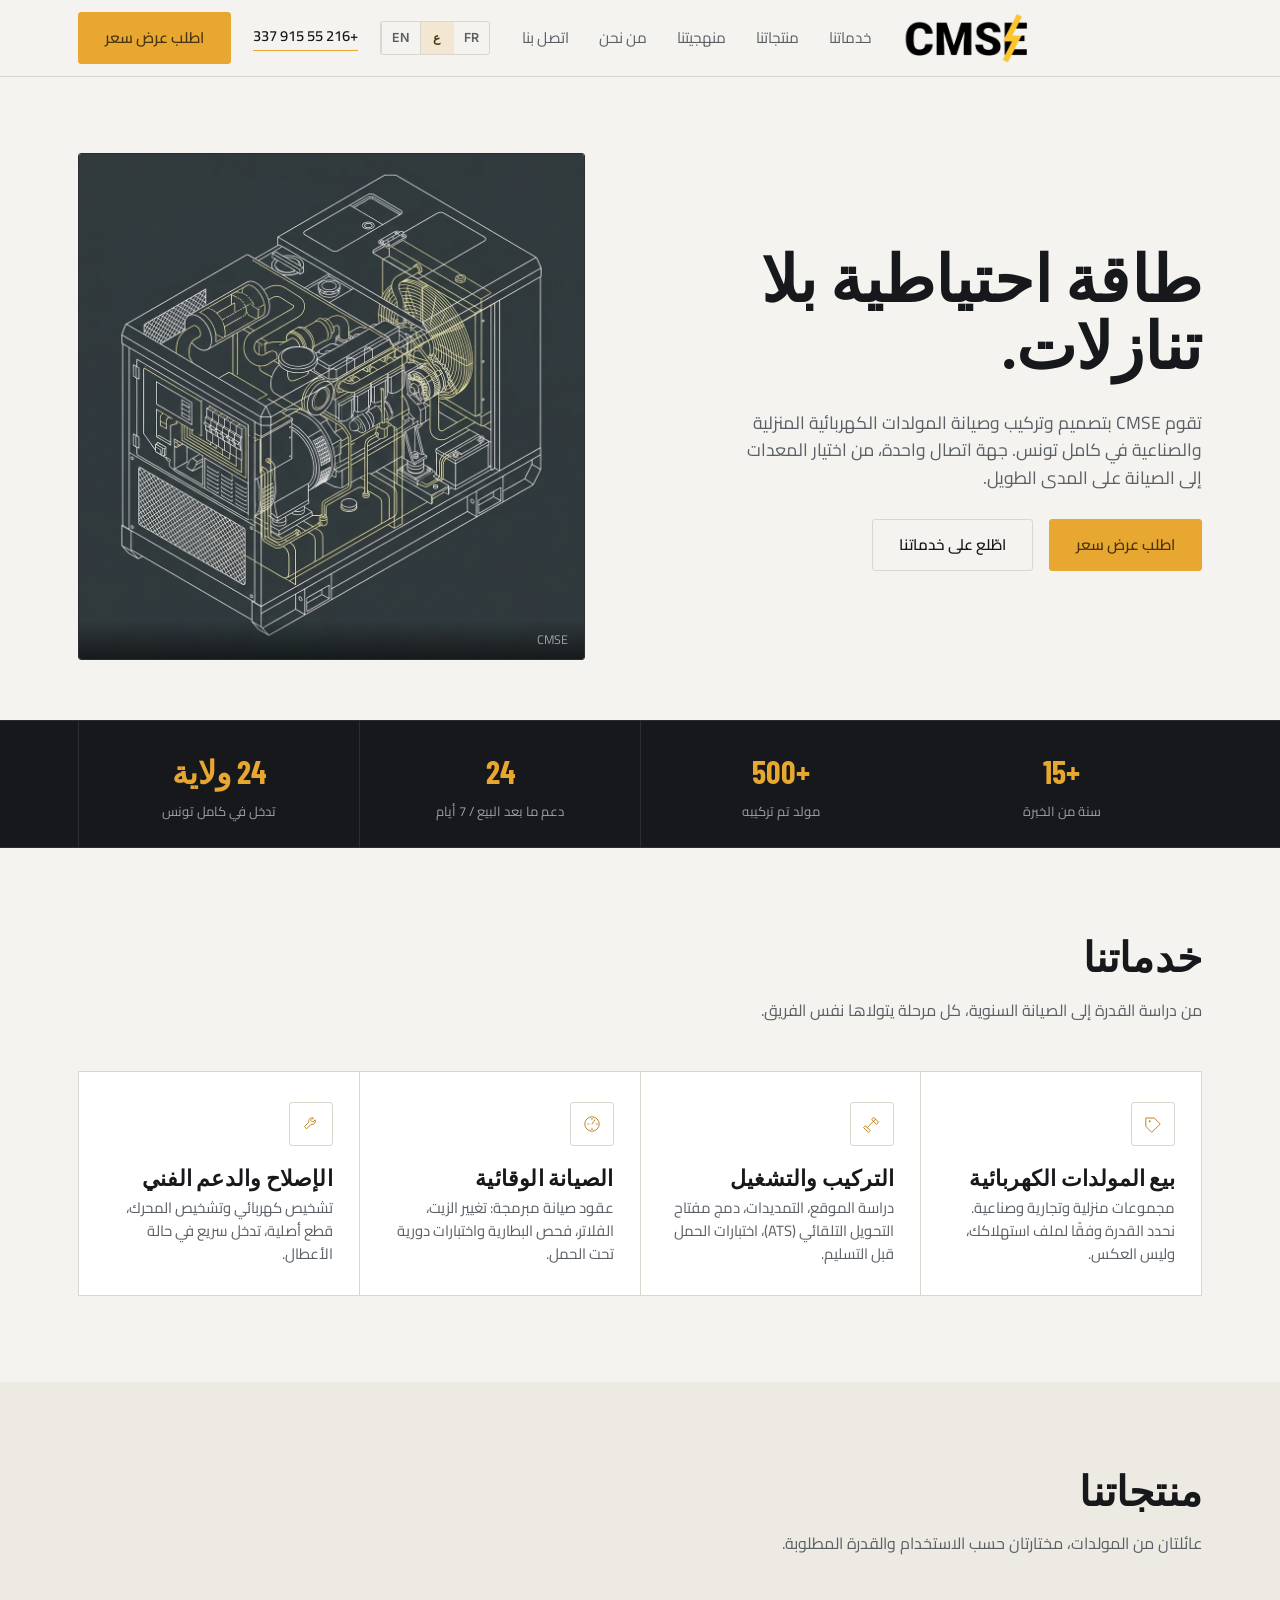
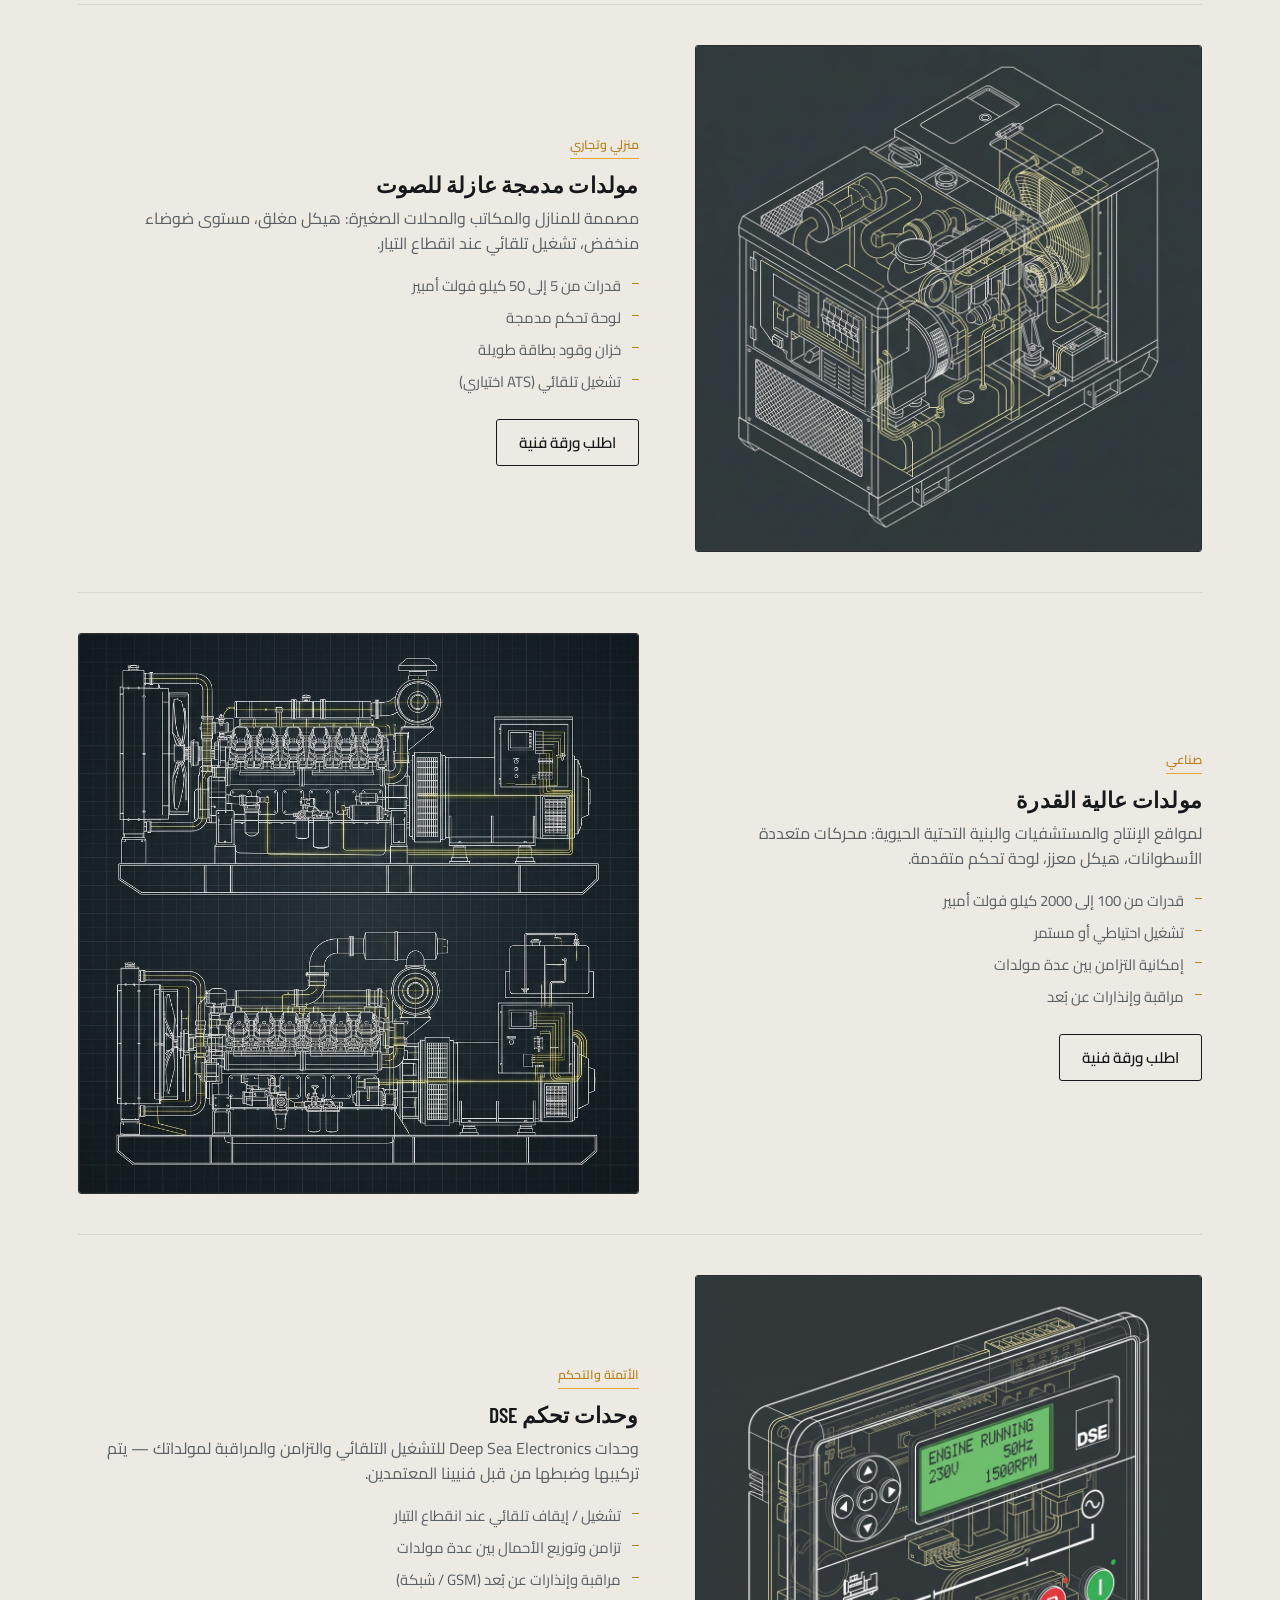
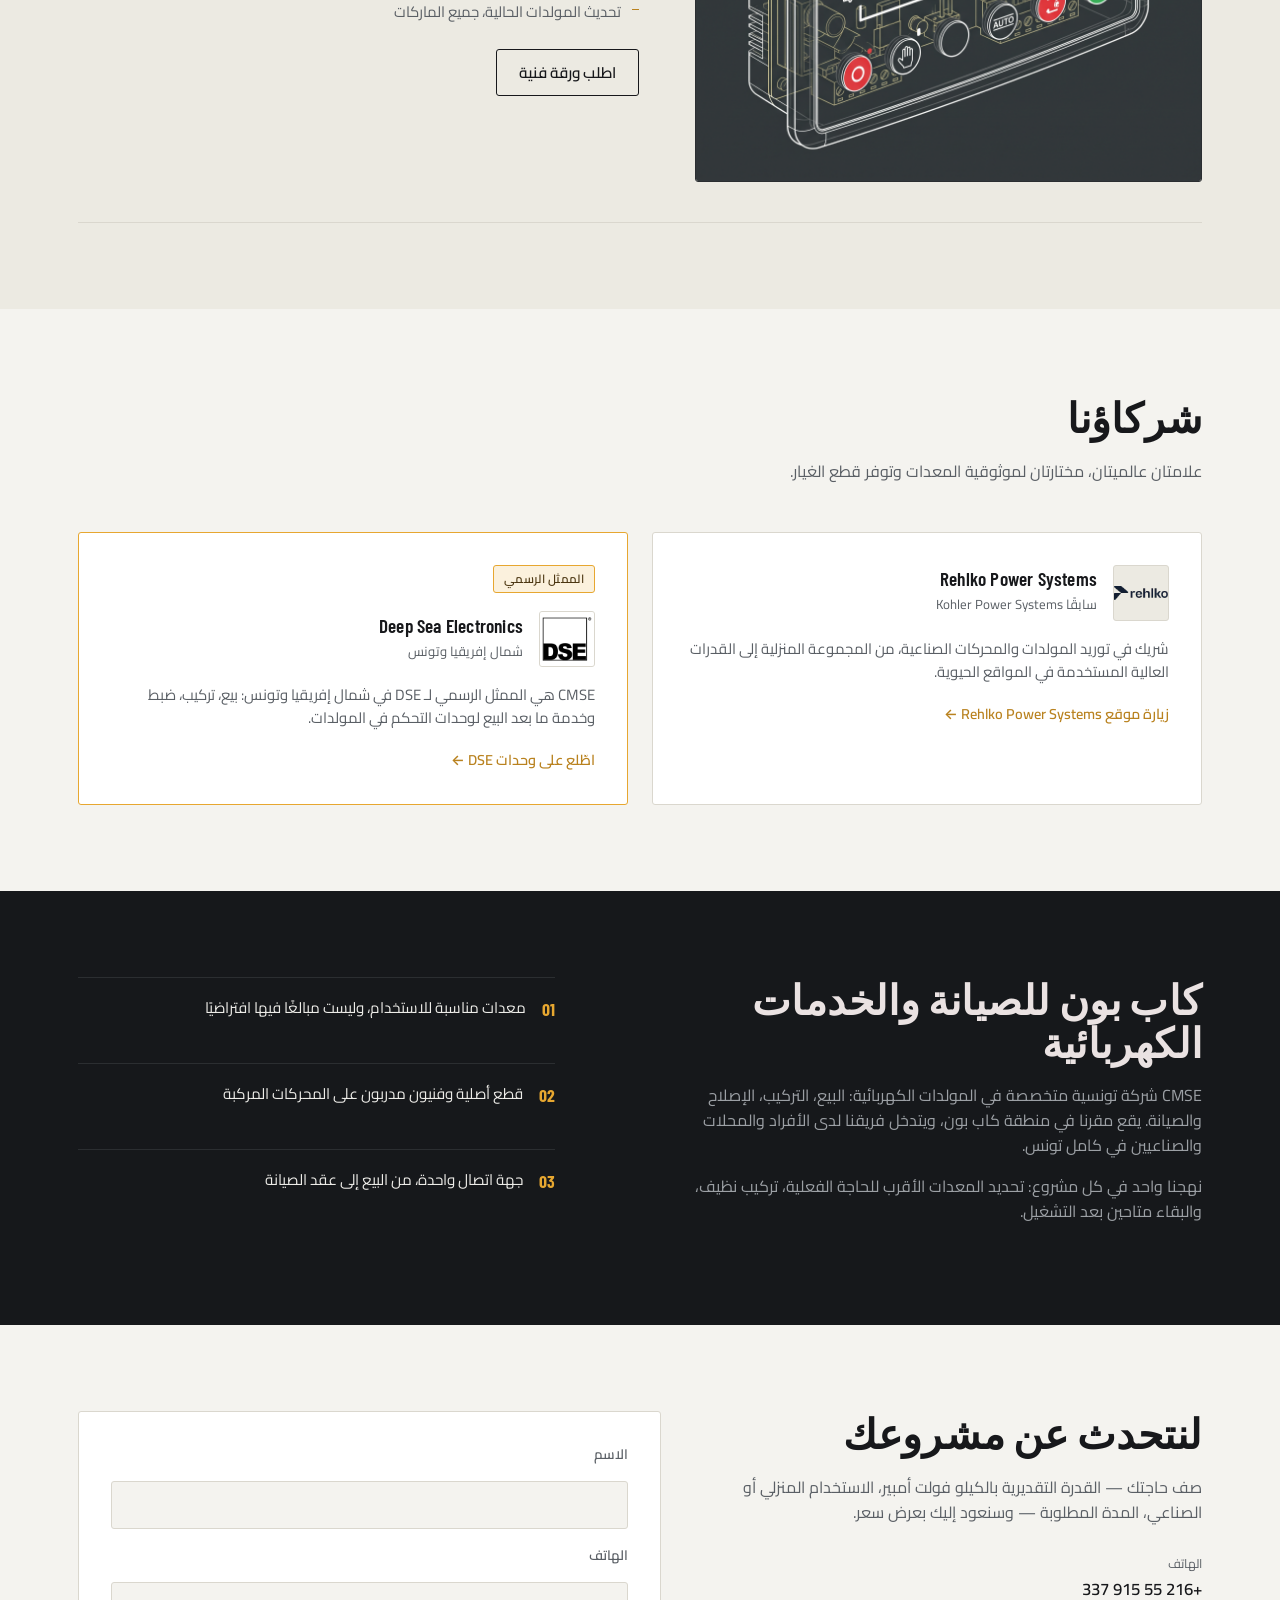
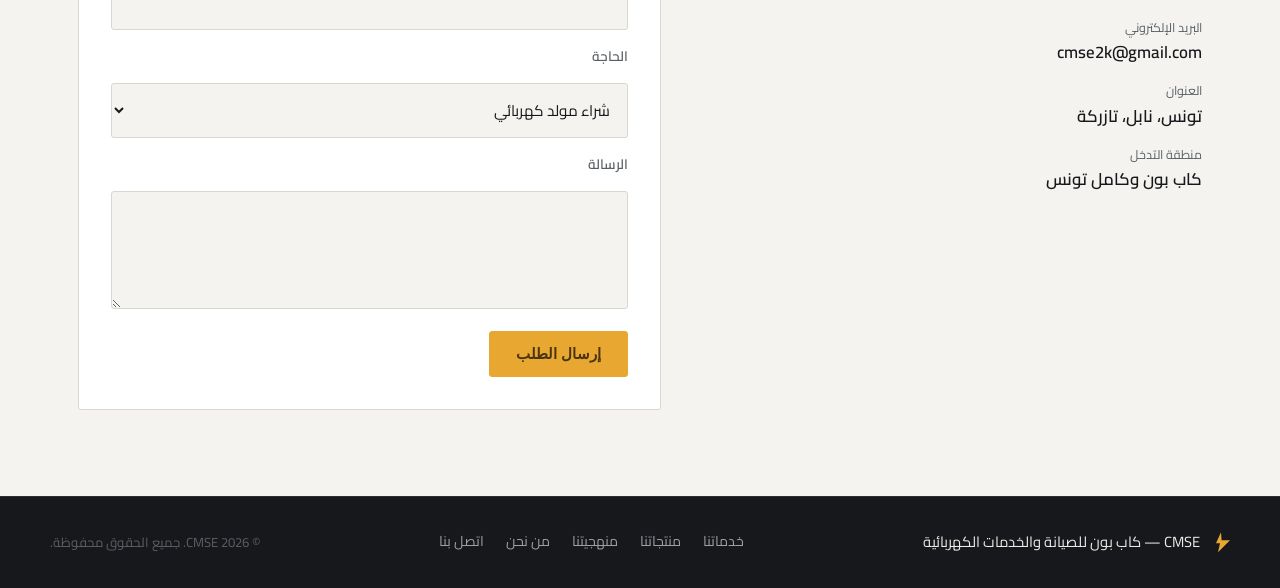
==== index-ar.html @ b46da3bc "version 1 du site cmse" ====
<!DOCTYPE html>
<html lang="ar" dir="rtl">
<head>
<meta charset="UTF-8">
<meta name="viewport" content="width=device-width, initial-scale=1.0">
<title>CMSE — المولدات الكهربائية: بيع، تركيب، إصلاح | تونس</title>
<meta name="description" content="CMSE (كاب بون للصيانة والخدمات الكهربائية): بيع وتركيب وإصلاح المولدات الكهربائية المنزلية والصناعية في تونس.">
<link rel="icon" href="data:image/svg+xml,%3Csvg xmlns='http://www.w3.org/2000/svg' viewBox='0 0 24 24'%3E%3Crect width='24' height='24' rx='2' fill='%23111315'/%3E%3Cpath d='M13 3 5 14h5l-1 7 8-11h-5l1-7Z' fill='%23E8A93C'/%3E%3C/svg%3E">

<link rel="alternate" hreflang="fr" href="index.html">
<link rel="alternate" hreflang="ar" href="index-ar.html">
<link rel="alternate" hreflang="en" href="index-en.html">
<link rel="alternate" hreflang="x-default" href="index.html">

<link rel="preconnect" href="https://fonts.googleapis.com">
<link rel="preconnect" href="https://fonts.gstatic.com" crossorigin>
<link href="https://fonts.googleapis.com/css2?family=Cairo:wght@400;600;700&family=Barlow+Condensed:wght@500;600;700&family=Inter:wght@400;500;600&display=swap" rel="stylesheet">
<link rel="stylesheet" href="style.css">
</head>
<body>

<input type="checkbox" id="nav-toggle" class="nav-toggle">

<header class="nav">
  <div class="wrap nav__inner">
    <a href="#top" class="nav__brand">
      <img src="./logo.png" alt="شعار CMSE" width="130" height="auto">
    </a>

    <nav class="nav__links">
      <a href="#services">خدماتنا</a>
      <a href="#produits">منتجاتنا</a>
      <a href="#methode">منهجيتنا</a>
      <a href="#apropos">من نحن</a>
      <a href="#contact">اتصل بنا</a>
    </nav>

    <div class="nav__actions">
      <div class="lang-switch" role="group" aria-label="اللغة">
        <a href="index.html"    data-lang="fr" class="lang-switch__item">FR</a>
        <a href="index-ar.html" data-lang="ar" class="lang-switch__item is-active" aria-current="true">ع</a>
        <a href="index-en.html" data-lang="en" class="lang-switch__item">EN</a>
      </div>
      <a class="nav__phone" href="https://wa.me/21655915337">+216 55 915 337</a>
      <a class="btn btn--accent" href="#contact">اطلب عرض سعر</a>
    </div>

    <label for="nav-toggle" class="nav__burger" aria-label="فتح القائمة">
      <span></span><span></span><span></span>
    </label>
  </div>

  <div class="nav__mobile">
    <a href="#services">خدماتنا</a>
    <a href="#produits">منتجاتنا</a>
    <a href="#methode">منهجيتنا</a>
    <a href="#apropos">من نحن</a>
    <a href="#contact">اتصل بنا</a>
    <a class="nav__phone" href="https://wa.me/21655915337">+216 55 915 337</a>
    <div class="lang-switch lang-switch--mobile" role="group" aria-label="اللغة">
      <a href="index.html"    data-lang="fr" class="lang-switch__item">FR</a>
      <a href="index-ar.html" data-lang="ar" class="lang-switch__item is-active" aria-current="true">ع</a>
      <a href="index-en.html" data-lang="en" class="lang-switch__item">EN</a>
    </div>
  </div>
</header>

<main id="top">

  <section class="hero">
    <div class="wrap hero__inner">
      <div class="hero__text">
        <h1>طاقة احتياطية بلا تنازلات.</h1>
        <p class="hero__lead">
          تقوم CMSE بتصميم وتركيب وصيانة المولدات الكهربائية المنزلية والصناعية في كامل تونس.
          جهة اتصال واحدة، من اختيار المعدات إلى الصيانة على المدى الطويل.
        </p>
        <div class="hero__cta">
          <a href="#contact" class="btn btn--accent">اطلب عرض سعر</a>
          <a href="#services" class="btn btn--ghost">اطّلع على خدماتنا</a>
        </div>
      </div>

      <div class="hero__figure">
        <img src="./groupe-residentiel.png" alt="مقطع تقني لمولد كهربائي منزلي، منظور متساوي القياس" loading="eager">
        <span class="hero__figure-cap">CMSE</span>
      </div>
    </div>

    <div class="stats">
      <div class="wrap stats__inner">
        <div class="stat"><span class="stat__num">+15</span><span class="stat__label">سنة من الخبرة</span></div>
        <div class="stat"><span class="stat__num">+500</span><span class="stat__label">مولد تم تركيبه</span></div>
        <div class="stat"><span class="stat__num">24</span><span class="stat__label">دعم ما بعد البيع / 7 أيام</span></div>
        <div class="stat"><span class="stat__num">24 ولاية</span><span class="stat__label">تدخل في كامل تونس</span></div>
      </div>
    </div>
  </section>

  <section id="services" class="section">
    <div class="wrap">
      <div class="section__head">
        <h2>خدماتنا</h2>
        <p>من دراسة القدرة إلى الصيانة السنوية، كل مرحلة يتولاها نفس الفريق.</p>
      </div>

      <div class="services__grid">
        <article class="card">
          <span class="card__icon" aria-hidden="true">
            <svg viewBox="0 0 40 40" fill="none"><path d="M8 10h14l10 10-14 14L8 24V10Z" stroke="currentColor" stroke-width="1.6" stroke-linejoin="round"/><circle cx="14.5" cy="15.5" r="1.6" fill="currentColor"/></svg>
          </span>
          <h3>بيع المولدات الكهربائية</h3>
          <p>مجموعات منزلية وتجارية وصناعية. نحدد القدرة وفقًا لملف استهلاكك، وليس العكس.</p>
        </article>

        <article class="card">
          <span class="card__icon" aria-hidden="true">
            <svg viewBox="0 0 40 40" fill="none"><path d="M12 26 26 12" stroke="currentColor" stroke-width="1.6" stroke-linecap="round"/><path d="M23 9l8 8-3.5 3.5L19.5 12.5 23 9Z" stroke="currentColor" stroke-width="1.6" stroke-linejoin="round"/><path d="M9 23l8 8-3 3-8-8 3-3Z" stroke="currentColor" stroke-width="1.6" stroke-linejoin="round"/></svg>
          </span>
          <h3>التركيب والتشغيل</h3>
          <p>دراسة الموقع، التمديدات، دمج مفتاح التحويل التلقائي (ATS)، اختبارات الحمل قبل التسليم.</p>
        </article>

        <article class="card">
          <span class="card__icon" aria-hidden="true">
            <svg viewBox="0 0 40 40" fill="none"><circle cx="20" cy="20" r="12" stroke="currentColor" stroke-width="1.6"/><path d="M20 20 25 13" stroke="currentColor" stroke-width="1.6" stroke-linecap="round"/><path d="M13 20h2M20 27v2M27 20h2M20 11v2" stroke="currentColor" stroke-width="1.6" stroke-linecap="round"/></svg>
          </span>
          <h3>الصيانة الوقائية</h3>
          <p>عقود صيانة مبرمجة: تغيير الزيت، الفلاتر، فحص البطارية واختبارات دورية تحت الحمل.</p>
        </article>

        <article class="card">
          <span class="card__icon" aria-hidden="true">
            <svg viewBox="0 0 40 40" fill="none"><path d="M24 10a6 6 0 0 0-7.8 7.1L9 24.3l3.7 3.7 7.2-7.2A6 6 0 0 0 27 13l-4 4-3-3 4-4Z" stroke="currentColor" stroke-width="1.6" stroke-linejoin="round"/></svg>
          </span>
          <h3>الإصلاح والدعم الفني</h3>
          <p>تشخيص كهربائي وتشخيص المحرك، قطع أصلية، تدخل سريع في حالة الأعطال.</p>
        </article>
      </div>
    </div>
  </section>

  <section id="produits" class="section section--alt">
    <div class="wrap">
      <div class="section__head">
        <h2>منتجاتنا</h2>
        <p>عائلتان من المولدات، مختارتان حسب الاستخدام والقدرة المطلوبة.</p>
      </div>

      <div class="product">
        <div class="product__figure">
          <img src="./groupe-residentiel.png" alt="مولد كهربائي منزلي عازل للصوت، منظور مقطعي" loading="lazy">
        </div>
        <div class="product__body">
          <span class="product__tag">منزلي وتجاري</span>
          <h3>مولدات مدمجة عازلة للصوت</h3>
          <p>مصممة للمنازل والمكاتب والمحلات الصغيرة: هيكل مغلق، مستوى ضوضاء منخفض، تشغيل تلقائي عند انقطاع التيار.</p>
          <ul class="product__list">
            <li>قدرات من 5 إلى 50 كيلو فولت أمبير</li>
            <li>لوحة تحكم مدمجة</li>
            <li>خزان وقود بطاقة طويلة</li>
            <li>تشغيل تلقائي (ATS اختياري)</li>
          </ul>
          <a href="#contact" class="btn btn--outline">اطلب ورقة فنية</a>
        </div>
      </div>

      <div class="product product--reverse">
        <div class="product__figure">
          <img src="./groupe-industriel.png" alt="مولد صناعي متعدد الأسطوانات، منظور أمامي وجانبي" loading="lazy">
        </div>
        <div class="product__body">
          <span class="product__tag">صناعي</span>
          <h3>مولدات عالية القدرة</h3>
          <p>لمواقع الإنتاج والمستشفيات والبنية التحتية الحيوية: محركات متعددة الأسطوانات، هيكل معزز، لوحة تحكم متقدمة.</p>
          <ul class="product__list">
            <li>قدرات من 100 إلى 2000 كيلو فولت أمبير</li>
            <li>تشغيل احتياطي أو مستمر</li>
            <li>إمكانية التزامن بين عدة مولدات</li>
            <li>مراقبة وإنذارات عن بُعد</li>
          </ul>
          <a href="#contact" class="btn btn--outline">اطلب ورقة فنية</a>
        </div>
      </div>

      <div class="product">
        <div class="product__figure">
          <img src="./auto.png" alt="وحدة تحكم DSE لمولد كهربائي" loading="lazy">
        </div>
        <div class="product__body">
          <span class="product__tag">الأتمتة والتحكم</span>
          <h3>وحدات تحكم DSE</h3>
          <p>وحدات Deep Sea Electronics للتشغيل التلقائي والتزامن والمراقبة لمولداتك — يتم تركيبها وضبطها من قبل فنيينا المعتمدين.</p>
          <ul class="product__list">
            <li>تشغيل / إيقاف تلقائي عند انقطاع التيار</li>
            <li>تزامن وتوزيع الأحمال بين عدة مولدات</li>
            <li>مراقبة وإنذارات عن بُعد (GSM / شبكة)</li>
            <li>تحديث المولدات الحالية، جميع الماركات</li>
          </ul>
          <a href="#contact" class="btn btn--outline">اطلب ورقة فنية</a>
        </div>
      </div>
    </div>
  </section>

  <section id="partenaires" class="section">
    <div class="wrap">
      <div class="section__head">
        <h2>شركاؤنا</h2>
        <p>علامتان عالميتان، مختارتان لموثوقية المعدات وتوفر قطع الغيار.</p>
      </div>

      <div class="partners">
        <article class="partner">
          <div class="partner__head">
            <span class="partner__mark" aria-hidden="true"><img src="./Rehlko_Logo.webp" alt="شعار Rehlko Power Systems" width="120" height="auto"></span>
            <div>
              <h3>Rehlko Power Systems</h3>
              <span class="partner__role">سابقًا Kohler Power Systems</span>
            </div>
          </div>
          <p>شريك في توريد المولدات والمحركات الصناعية، من المجموعة المنزلية إلى القدرات العالية المستخدمة في المواقع الحيوية.</p>
          <a class="partner__link" href="https://www.powersystems.rehlko.com/emea/fr/home" target="_blank" rel="noopener">زيارة موقع Rehlko Power Systems ←</a>
        </article>

        <article class="partner partner--featured">
          <span class="partner__badge">الممثل الرسمي</span>
          <div class="partner__head">
            <span class="partner__mark" aria-hidden="true">
              <img src="./dse.png" alt="شعار Deep Sea Electronics" width="120" height="auto">
            </span>
            <div>
              <h3>Deep Sea Electronics</h3>
              <span class="partner__role">شمال إفريقيا وتونس</span>
            </div>
          </div>
          <p>CMSE هي الممثل الرسمي لـ DSE في شمال إفريقيا وتونس: بيع، تركيب، ضبط وخدمة ما بعد البيع لوحدات التحكم في المولدات.</p>
          <a class="partner__link" href="https://www.deepseaelectronics.com/distributor/cmse">اطّلع على وحدات DSE ←</a>
        </article>
      </div>
    </div>
  </section>

  <section id="apropos" class="section section--dark">
    <div class="wrap about">
      <div class="about__text">
        <h2 style="color: rgb(234, 226, 226);">كاب بون للصيانة والخدمات الكهربائية</h2>
        <p>
          CMSE شركة تونسية متخصصة في المولدات الكهربائية: البيع، التركيب، الإصلاح والصيانة.
          يقع مقرنا في منطقة كاب بون، ويتدخل فريقنا لدى الأفراد والمحلات والصناعيين في كامل تونس.
        </p>
        <p>
          نهجنا واحد في كل مشروع: تحديد المعدات الأقرب للحاجة الفعلية، تركيب نظيف،
          والبقاء متاحين بعد التشغيل.
        </p>
      </div>
      <div class="about__points">
        <div class="point"><span class="point__num">01</span><p>معدات مناسبة للاستخدام، وليست مبالغًا فيها افتراضيًا</p></div>
        <div class="point"><span class="point__num">02</span><p>قطع أصلية وفنيون مدربون على المحركات المركبة</p></div>
        <div class="point"><span class="point__num">03</span><p>جهة اتصال واحدة، من البيع إلى عقد الصيانة</p></div>
      </div>
    </div>
  </section>

  <section id="contact" class="section">
    <div class="wrap contact">
      <div class="contact__info">
        <h2>لنتحدث عن مشروعك</h2>
        <p>صف حاجتك — القدرة التقديرية بالكيلو فولت أمبير، الاستخدام المنزلي أو الصناعي، المدة المطلوبة — وسنعود إليك بعرض سعر.</p>

        <dl class="contact__details">
          <div><dt>الهاتف</dt><dd><a href="https://wa.me/21655915337">+216 55 915 337</a></dd></div>
          <div><dt>البريد الإلكتروني</dt><dd><a href="mailto:cmse2k@gmail.com">cmse2k@gmail.com</a></dd></div>
          <div><dt>العنوان</dt><dd>تونس، نابل، تازركة</dd></div>
          <div><dt>منطقة التدخل</dt><dd>كاب بون وكامل تونس</dd></div>
        </dl>
      </div>

      <form class="contact__form" action="mailto:cmse2k@gmail.com" method="post" enctype="text/plain">
        <label for="name">الاسم</label>
        <input id="name" name="Nom" type="text" required>

        <label for="phone">الهاتف</label>
        <input id="phone" name="Téléphone" type="tel" required>

        <label for="need">الحاجة</label>
        <select id="need" name="Besoin">
          <option>شراء مولد كهربائي</option>
          <option>تركيب</option>
          <option>إصلاح / دعم فني</option>
          <option>عقد صيانة</option>
        </select>

        <label for="message">الرسالة</label>
        <textarea id="message" name="Message" rows="4"></textarea>

        <button type="submit" class="btn btn--accent">إرسال الطلب</button>
      </form>
    </div>
  </section>

</main>

<footer class="footer">
  <div class="wrap footer__inner">
    <div class="footer__brand">
      <span class="nav__mark" aria-hidden="true"></span>
      CMSE — كاب بون للصيانة والخدمات الكهربائية
    </div>
    <nav class="footer__links">
      <a href="#services">خدماتنا</a>
      <a href="#produits">منتجاتنا</a>
      <a href="#methode">منهجيتنا</a>
      <a href="#apropos">من نحن</a>
      <a href="#contact">اتصل بنا</a>
    </nav>
    <p class="footer__copy">© <span id="year">2026</span> CMSE. جميع الحقوق محفوظة.</p>
  </div>
</footer>

<script src="lang.js" defer></script>
</body>
</html>
---- style.css ----
/* ---------------------------------------------------
   CMSE — tokens
--------------------------------------------------- */
:root{
  --bg:        #F4F3EF;
  --bg-alt:    #ECEAE2;
  --paper:     #FFFFFF;
  --ink:       #17181B;
  --ink-soft:  #5A5F65;
  --line:      #DAD7CE;

  --accent:      #E7A730;
  --accent-deep: #B9821F;
  --accent-ink:  #4A3510;

  --dark:      #16181B;
  --dark-line: #2B2E31;
  --dark-text: #EDECE8;
  --dark-soft: #9CA0A5;

  --radius: 3px;
  --max: 1180px;
}

*{ box-sizing: border-box; }
html{ scroll-behavior: smooth; }

body{
  margin:0;
  background: var(--bg);
  color: var(--ink);
  font-family: 'Inter', -apple-system, Segoe UI, sans-serif;
  font-size: 16px;
  line-height: 1.55;
  -webkit-font-smoothing: antialiased;
}

h1, h2, h3{
  font-family: 'Barlow Condensed', 'Inter', sans-serif;
  font-weight: 700;
  line-height: 1.05;
  margin: 0 0 .5em;
  color: var(--ink);
  letter-spacing: .2px;
}

h1{ font-size: clamp(2.6rem, 5vw, 4.1rem); }
h2{ font-size: clamp(1.9rem, 3.2vw, 2.6rem); }
h3{ font-size: 1.35rem; font-weight: 600; }

p{ margin: 0 0 1em; color: var(--ink-soft); max-width: 60ch; }

a{ color: inherit; text-decoration: none; }

ul, ol{ margin:0; padding:0; list-style:none; }

img{ max-width: 100%; display:block; }

.wrap{
  max-width: var(--max);
  margin: 0 auto;
  padding: 0 28px;
}

/* ---------------------------------------------------
   Buttons
--------------------------------------------------- */
.btn{
  display: inline-flex;
  align-items: center;
  justify-content: center;
  padding: 13px 26px;
  font-size: .95rem;
  font-weight: 600;
  border-radius: var(--radius);
  border: 1px solid transparent;
  white-space: nowrap;
  transition: background-color .15s ease, border-color .15s ease, color .15s ease;
}

.btn--accent{
  background: var(--accent);
  color: var(--accent-ink);
  border-color: var(--accent);
}
.btn--accent:hover{ background: var(--accent-deep); border-color: var(--accent-deep); }

.btn--ghost{
  background: transparent;
  color: var(--ink);
  border-color: var(--line);
}
.btn--ghost:hover{ border-color: var(--ink); }

.btn--outline{
  background: transparent;
  color: var(--ink);
  border-color: var(--ink);
  padding: 11px 22px;
}
.btn--outline:hover{ background: var(--ink); color: var(--paper); }

/* ---------------------------------------------------
   Nav
--------------------------------------------------- */
.nav-toggle{ display:none; }

.nav{
  position: sticky;
  top: 0;
  z-index: 50;
  background: var(--bg);
  border-bottom: 1px solid var(--line);
}

.nav__inner{
  display:flex;
  align-items:center;
  gap: 32px;
  height: 76px;
}

.nav__brand{
  display:flex;
  align-items:center;
  gap: 10px;
  font-family: 'Barlow Condensed', sans-serif;
  font-weight: 700;
  font-size: 1.5rem;
  letter-spacing: .5px;
  margin-right: auto;
}

.nav__mark{
  width: 20px; height: 20px;
  background: var(--accent);
  clip-path: polygon(55% 0, 30% 55%, 50% 55%, 40% 100%, 100% 40%, 58% 40%);
  flex: none;
}

.nav__links{
  display:flex;
  gap: 30px;
}
.nav__links a{
  font-size: .95rem;
  color: var(--ink-soft);
}
.nav__links a:hover{ color: var(--ink); }

.nav__actions{
  display:flex;
  align-items:center;
  gap: 22px;
}

.nav__phone{
  font-size: .92rem;
  font-weight: 600;
  color: var(--ink);
  border-bottom: 1px solid var(--accent);
  padding-bottom: 2px;
}

.nav__burger{
  display:none;
  flex-direction:column;
  gap:5px;
  cursor:pointer;
  padding: 6px;
}
.nav__burger span{
  width: 22px; height: 2px;
  background: var(--ink);
  display:block;
}

.nav__mobile{
  display:none;
  flex-direction:column;
  border-top: 1px solid var(--line);
  padding: 18px 28px 24px;
}
.nav__mobile a{
  padding: 12px 0;
  border-bottom: 1px solid var(--line);
  color: var(--ink-soft);
}
.nav__mobile a:last-child{ border-bottom:none; }

/* ---------------------------------------------------
   Hero
--------------------------------------------------- */
.hero{ background: var(--bg); }

.hero__inner{
  display:grid;
  grid-template-columns: 1.05fr .95fr;
  gap: 56px;
  align-items:center;
  padding: 76px 28px 60px;
}

.hero__lead{ font-size: 1.1rem; max-width: 46ch; }

.hero__cta{
  display:flex;
  gap: 16px;
  margin-top: 28px;
  flex-wrap: wrap;
}

.hero__figure{
  position: relative;
  background: var(--dark);
  border: 1px solid var(--dark-line);
  border-radius: var(--radius);
  overflow:hidden;
}
.hero__figure img{ width:100%; height:auto; }
.hero__figure-cap{
  position:absolute;
  left:0; right:0; bottom:0;
  padding: 10px 16px;
  font-size: .78rem;
  color: var(--dark-soft);
  background: linear-gradient(0deg, rgba(0,0,0,.55), rgba(0,0,0,0));
}

/* Stats strip */
.stats{
  background: var(--dark);
  border-top: 1px solid var(--dark-line);
  border-bottom: 1px solid var(--dark-line);
}
.stats__inner{
  display:grid;
  grid-template-columns: repeat(4, 1fr);
}
.stat{
  padding: 26px 20px;
  text-align:center;
  border-left: 1px solid var(--dark-line);
}
.stat:first-child{ border-left: none; }
.stat__num{
  display:block;
  font-family: 'Barlow Condensed', sans-serif;
  font-weight: 700;
  font-size: 2rem;
  color: var(--accent);
}
.stat__label{
  display:block;
  margin-top: 4px;
  font-size: .82rem;
  color: var(--dark-soft);
}

/* ---------------------------------------------------
   Section shell
--------------------------------------------------- */
.section{ padding: 86px 0; }
.section--alt{ background: var(--bg-alt); }
.section--dark{ background: var(--dark); color: var(--dark-text); }
.section--dark p{ color: var(--dark-soft); }

.section__head{
  max-width: 620px;
  margin-bottom: 48px;
}
.section__head p{ margin:0; }

/* ---------------------------------------------------
   Services
--------------------------------------------------- */
.services__grid{
  display:grid;
  grid-template-columns: repeat(4, 1fr);
  gap: 1px;
  background: var(--line);
  border: 1px solid var(--line);
}

.card{
  background: var(--paper);
  padding: 30px 26px;
}

.card__icon{
  display:inline-flex;
  width: 44px; height: 44px;
  align-items:center;
  justify-content:center;
  border: 1px solid var(--line);
  border-radius: var(--radius);
  color: var(--accent-deep);
  margin-bottom: 20px;
}
.card__icon svg{ width: 24px; height: 24px; }

.card h3{ margin-bottom: .35em; }
.card p{ font-size: .93rem; margin:0; }

/* ---------------------------------------------------
   Products
--------------------------------------------------- */
.product{
  display:grid;
  grid-template-columns: .95fr 1.05fr;
  gap: 56px;
  align-items:center;
  padding: 40px 0;
  border-top: 1px solid var(--line);
}
.product:last-child{ border-bottom: 1px solid var(--line); }
.product--reverse .product__figure{ order: 2; }
.product--reverse .product__body{ order: 1; }

.product__figure{
  background: var(--dark);
  border: 1px solid var(--dark-line);
  border-radius: var(--radius);
  overflow:hidden;
}

.product__tag{
  display:inline-block;
  font-size: .78rem;
  font-weight: 600;
  color: var(--accent-deep);
  border-bottom: 1px solid var(--accent);
  padding-bottom: 3px;
  margin-bottom: 14px;
}

.product__list{
  margin: 18px 0 26px;
  display:flex;
  flex-direction:column;
  gap: 9px;
}
.product__list li{
  font-size: .93rem;
  color: var(--ink-soft);
  padding-left: 18px;
  position: relative;
}
.product__list li::before{
  content: "";
  position:absolute;
  left:0; top: 9px;
  width: 7px; height: 1.5px;
  background: var(--accent-deep);
}

/* ---------------------------------------------------
   Steps / method
--------------------------------------------------- */
.steps{
  display:grid;
  grid-template-columns: repeat(4, 1fr);
  gap: 36px;
}
.step__num{
  display:block;
  font-family: 'Barlow Condensed', sans-serif;
  font-weight: 700;
  font-size: 2.1rem;
  color: var(--line);
  margin-bottom: 14px;
}
.step h3{ margin-bottom: .3em; }
.step p{ font-size: .93rem; margin:0; }

/* ---------------------------------------------------
   About
--------------------------------------------------- */
.about{
  display:grid;
  grid-template-columns: 1.1fr .9fr;
  gap: 64px;
}
.about__text p{ color: var(--dark-soft); }

.about__points{
  display:flex;
  flex-direction:column;
  gap: 22px;
}
.point{
  display:flex;
  gap: 16px;
  padding: 18px 0;
  border-top: 1px solid var(--dark-line);
}
.point__num{
  font-family: 'Barlow Condensed', sans-serif;
  font-weight: 700;
  color: var(--accent);
  font-size: 1.1rem;
  flex: none;
}
.point p{ margin:0; color: var(--dark-text); font-size: .95rem; }

/* ---------------------------------------------------
   Contact
--------------------------------------------------- */
.contact{
  display:grid;
  grid-template-columns: .9fr 1.1fr;
  gap: 64px;
}

.contact__details{
  margin-top: 30px;
  display:flex;
  flex-direction:column;
  gap: 16px;
}
.contact__details dt{
  font-size: .78rem;
  color: var(--ink-soft);
  text-transform: none;
}
.contact__details dd{
  margin: 2px 0 0;
  font-size: 1.05rem;
  font-weight: 600;
}
.contact__details a:hover{ color: var(--accent-deep); }

.contact__form{
  display:flex;
  flex-direction:column;
  gap: 16px;
  background: var(--paper);
  border: 1px solid var(--line);
  border-radius: var(--radius);
  padding: 32px;
}
.contact__form label{
  font-size: .85rem;
  font-weight: 600;
  color: var(--ink-soft);
}
.contact__form input,
.contact__form select,
.contact__form textarea{
  width:100%;
  padding: 11px 13px;
  font: inherit;
  font-size: .95rem;
  color: var(--ink);
  background: var(--bg);
  border: 1px solid var(--line);
  border-radius: var(--radius);
}
.contact__form input:focus,
.contact__form select:focus,
.contact__form textarea:focus{
  outline: 2px solid var(--accent);
  outline-offset: 1px;
}
.contact__form button{ margin-top: 6px; align-self: flex-start; }

/* ---------------------------------------------------
   Footer
--------------------------------------------------- */
.footer{
  background: var(--dark);
  color: var(--dark-soft);
  border-top: 1px solid var(--dark-line);
}
.footer__inner{
  padding: 34px 0;
  display:flex;
  align-items:center;
  justify-content: space-between;
  gap: 24px;
  flex-wrap: wrap;
}
.footer__brand{
  display:flex;
  align-items:center;
  gap: 10px;
  font-size: .92rem;
  color: var(--dark-text);
}
.footer__links{
  display:flex;
  gap: 22px;
}
.footer__links a{ font-size: .88rem; }
.footer__links a:hover{ color: var(--dark-text); }
.footer__copy{ font-size: .82rem; margin:0; }

/* ---------------------------------------------------
   Partners
--------------------------------------------------- */
.partners{
  display:grid;
  grid-template-columns: 1fr 1fr;
  gap: 24px;
}

.partner{
  position: relative;
  background: var(--paper);
  border: 1px solid var(--line);
  border-radius: var(--radius);
  padding: 32px;
}

.partner--featured{
  border-color: var(--accent);
}

.partner__badge{
  display:inline-block;
  font-size: .74rem;
  font-weight: 600;
  letter-spacing: .3px;
  color: var(--accent-ink);
  background: rgba(231, 167, 48, .16);
  border: 1px solid var(--accent);
  border-radius: var(--radius);
  padding: 4px 10px;
  margin-bottom: 18px;
}

.partner__head{
  display:flex;
  align-items:center;
  gap: 16px;
  margin-bottom: 16px;
}

.partner__mark{
  flex: none;
  width: 56px; height: 56px;
  display:flex;
  align-items:center;
  justify-content:center;
  font-family: 'Barlow Condensed', sans-serif;
  font-weight: 700;
  font-size: 1.05rem;
  letter-spacing: .5px;
  color: var(--ink);
  background: var(--bg-alt);
  border: 1px solid var(--line);
  border-radius: var(--radius);
  overflow: hidden;
}
.partner__mark img{
  max-width: 100%;
  max-height: 100%;
  object-fit: contain;
}

.partner h3{ margin-bottom: 2px; font-size: 1.2rem; }

.partner__role{
  font-size: .82rem;
  color: var(--ink-soft);
}

.partner p{ font-size: .93rem; margin-bottom: 18px; }

.partner__link{
  font-size: .9rem;
  font-weight: 600;
  color: var(--accent-deep);
  border-bottom: 1px solid transparent;
}
.partner__link:hover{ border-bottom-color: var(--accent-deep); }

/* ---------------------------------------------------
   Language switch — flat, light, matches the nav
--------------------------------------------------- */
.lang-switch{
  display:inline-flex;
  align-items:center;
  border: 1px solid var(--line);
  border-radius: var(--radius);
  overflow: hidden;
}

.lang-switch__item{
  display:inline-flex;
  align-items:center;
  justify-content:center;
  min-width: 34px;
  height: 32px;
  padding: 0 10px;
  font-family: 'Inter', sans-serif;
  font-size: .78rem;
  font-weight: 600;
  letter-spacing: .02em;
  color: var(--ink-soft);
  border-left: 1px solid var(--line);
  transition: background-color .15s ease, color .15s ease;
}
.lang-switch__item:first-child{ border-left: none; }

.lang-switch__item:hover{
  color: var(--ink);
  background: var(--bg-alt);
}

.lang-switch__item.is-active{
  color: var(--accent-ink);
  background: rgba(231, 167, 48, .16);
}

.lang-switch--mobile{
  align-self: flex-start;
  margin-top: 14px;
}

/* ===== RTL pour l'arabe ===== */
html[dir="rtl"] body{
  font-family: 'Cairo', 'Inter', sans-serif;
}

html[dir="rtl"] .hero__cta,
html[dir="rtl"] .product__list{
  text-align: right;
}

html[dir="rtl"] .product__list li{
  padding-left: 0;
  padding-right: 1.2em;
}

html[dir="rtl"] .product__list li::before{
  left: auto;
  right: 0;
}

/* ---------------------------------------------------
   Responsive
--------------------------------------------------- */
@media (max-width: 980px){
  .services__grid{ grid-template-columns: repeat(2, 1fr); }
  .steps{ grid-template-columns: repeat(2, 1fr); }
  .about{ grid-template-columns: 1fr; }
  .contact{ grid-template-columns: 1fr; }
  .partners{ grid-template-columns: 1fr; }
}

@media (max-width: 860px){
  .nav__links, .nav__actions{ display:none; }
  .nav__burger{ display:flex; }
  .nav-toggle:checked ~ .nav .nav__mobile{ display:flex; }

  /* No hero image on mobile — text-only hero, more breathing room */
  .hero__inner{
    grid-template-columns: 1fr;
    padding: 40px 28px 48px;
  }
  .hero__figure{ display:none; }

  .stats__inner{ grid-template-columns: repeat(2,1fr); }
  .stat:nth-child(3){ border-left:none; }

  .product, .product--reverse{
    grid-template-columns: 1fr;
    gap: 28px;
  }
  .product--reverse .product__figure{ order: -1; }
  .product__figure{ max-width: 420px; margin: 0 auto; }
}

@media (max-width: 620px){
  .services__grid, .steps{ grid-template-columns: 1fr; }
  .wrap{ padding: 0 20px; }

  /* More breathing room between sections on mobile */
  .section{ padding: 72px 0; }
  .section__head{ margin-bottom: 36px; }

  .hero__inner{ padding: 36px 20px 44px; gap: 32px; }
  .hero__cta{ gap: 12px; }

  .stats__inner{ grid-template-columns: repeat(2,1fr); }
  .stat{ padding: 22px 14px; }

  .product{ padding: 32px 0; gap: 24px; }

  .about{ gap: 40px; }
  .contact{ gap: 40px; }
  .partners{ gap: 18px; }

  .footer__inner{ padding: 28px 0; text-align: center; justify-content: center; }
}

@media (prefers-reduced-motion: reduce){
  html{ scroll-behavior: auto; }
  *{ transition: none !important; }
}
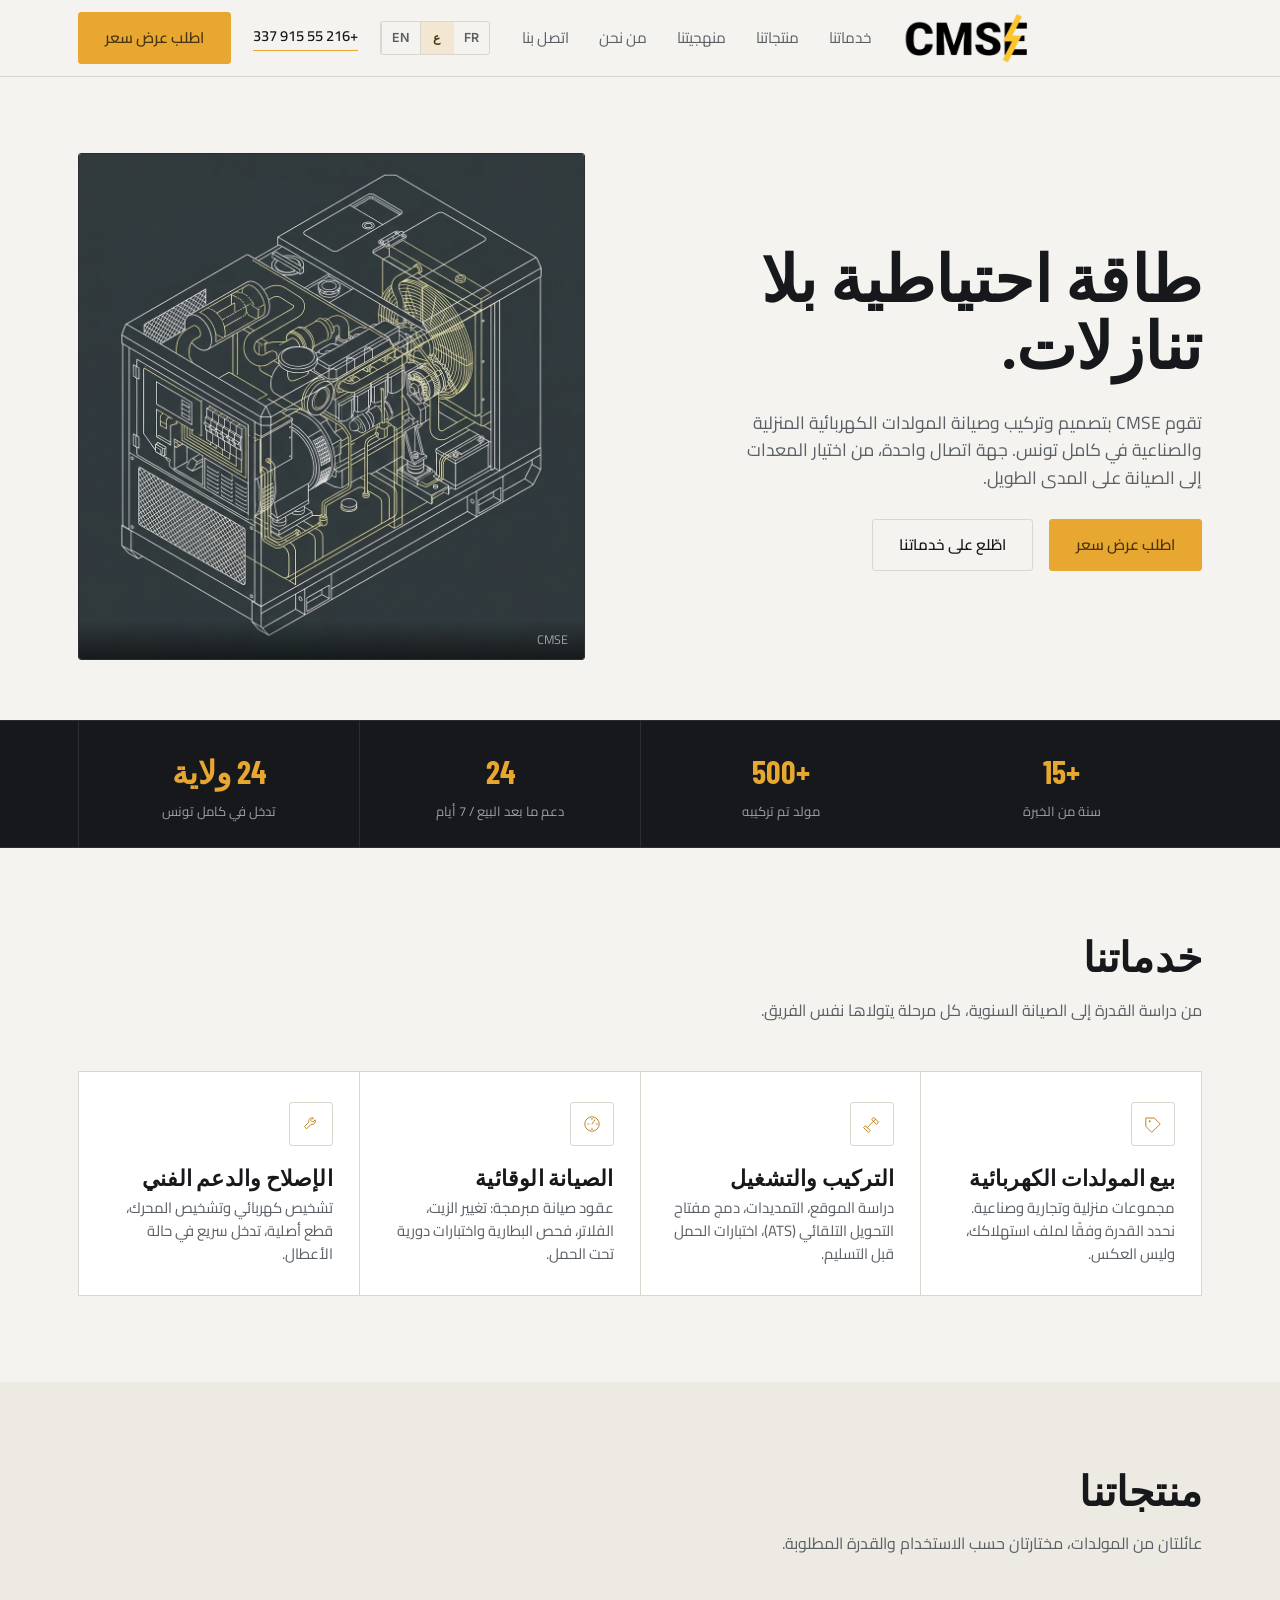
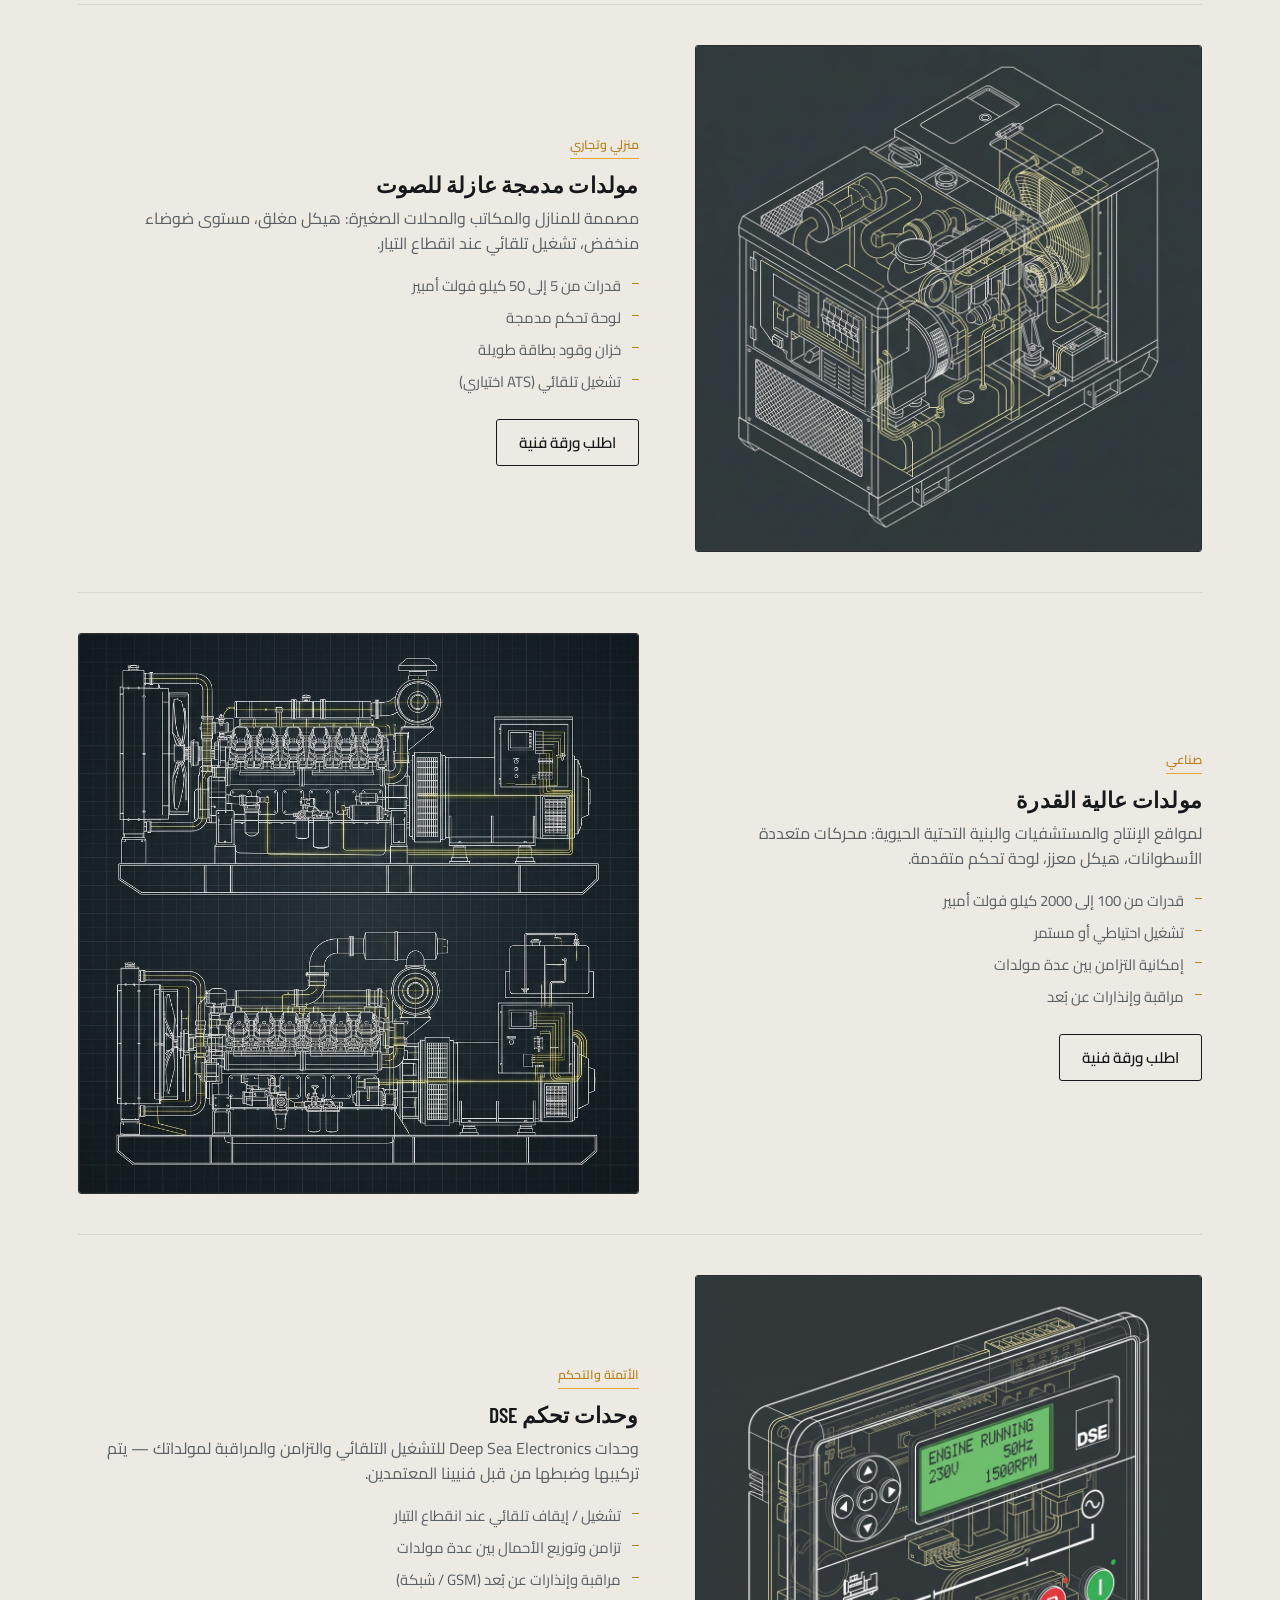
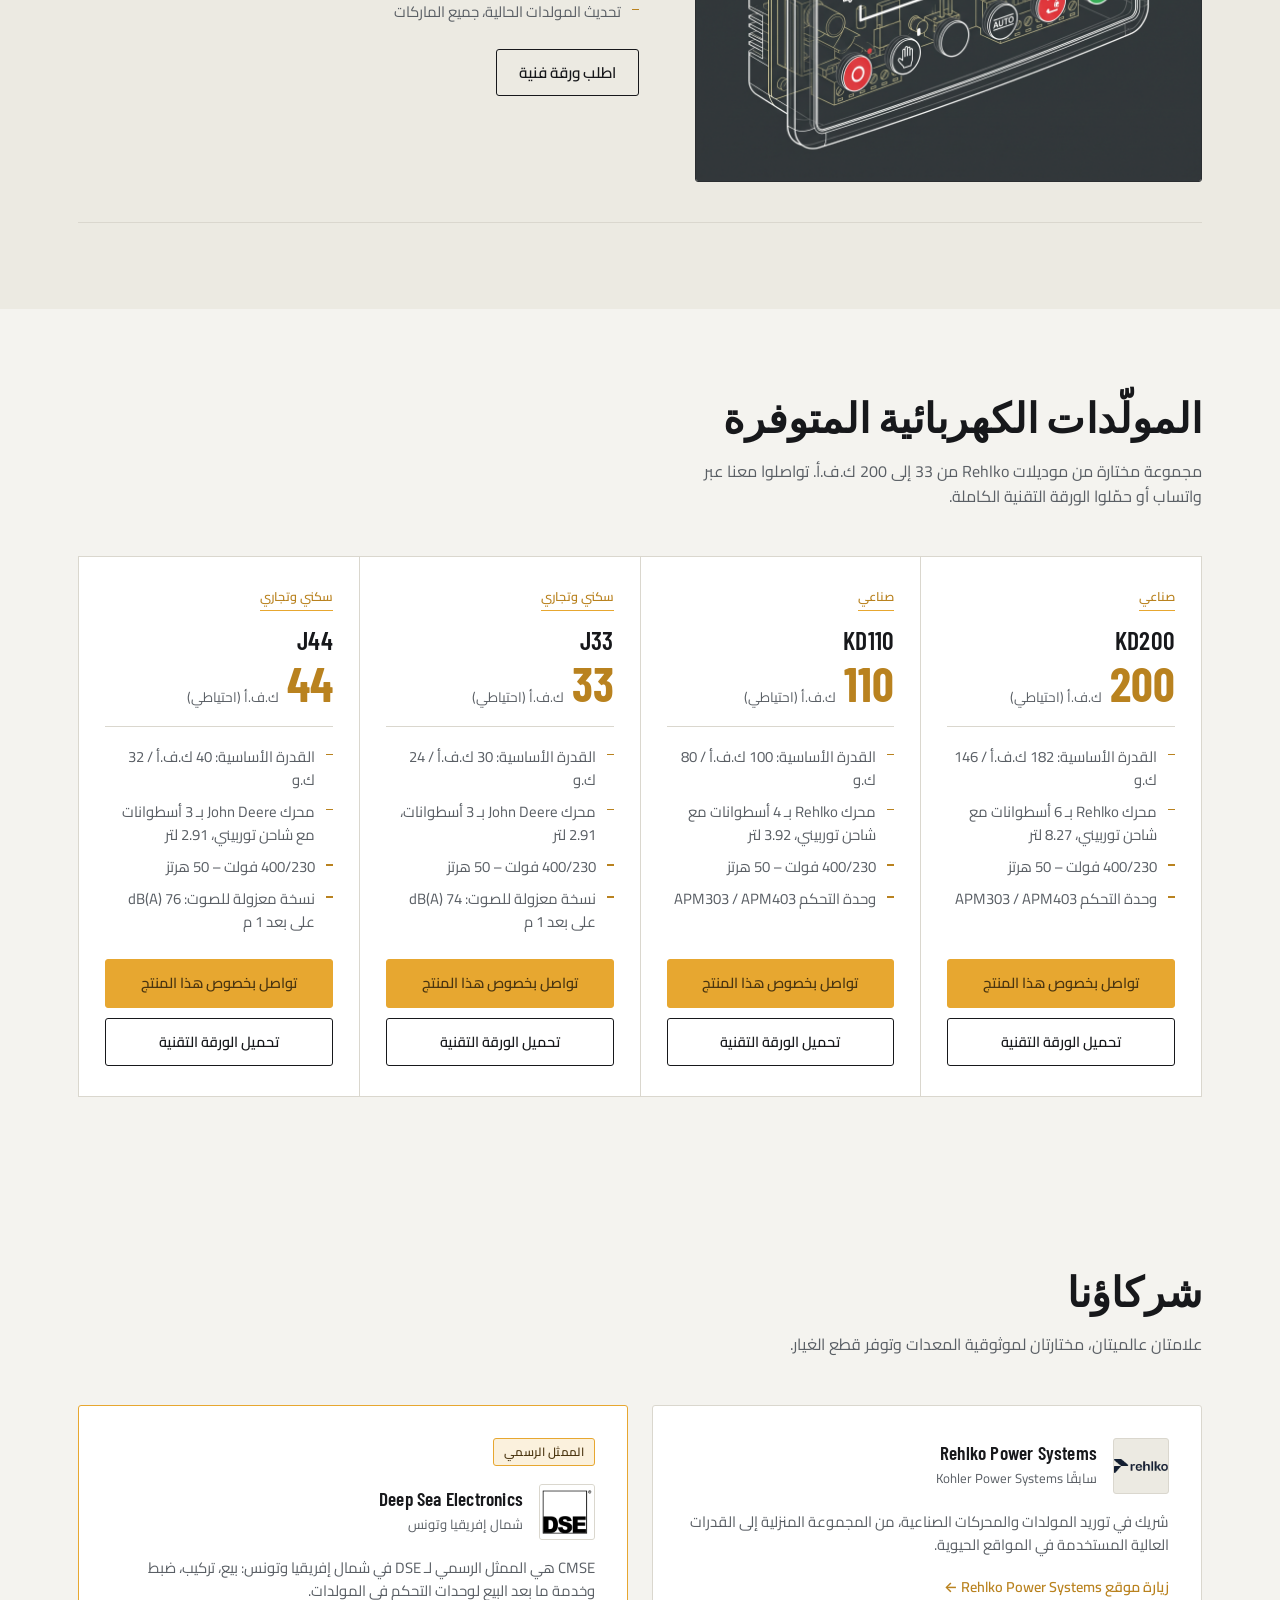
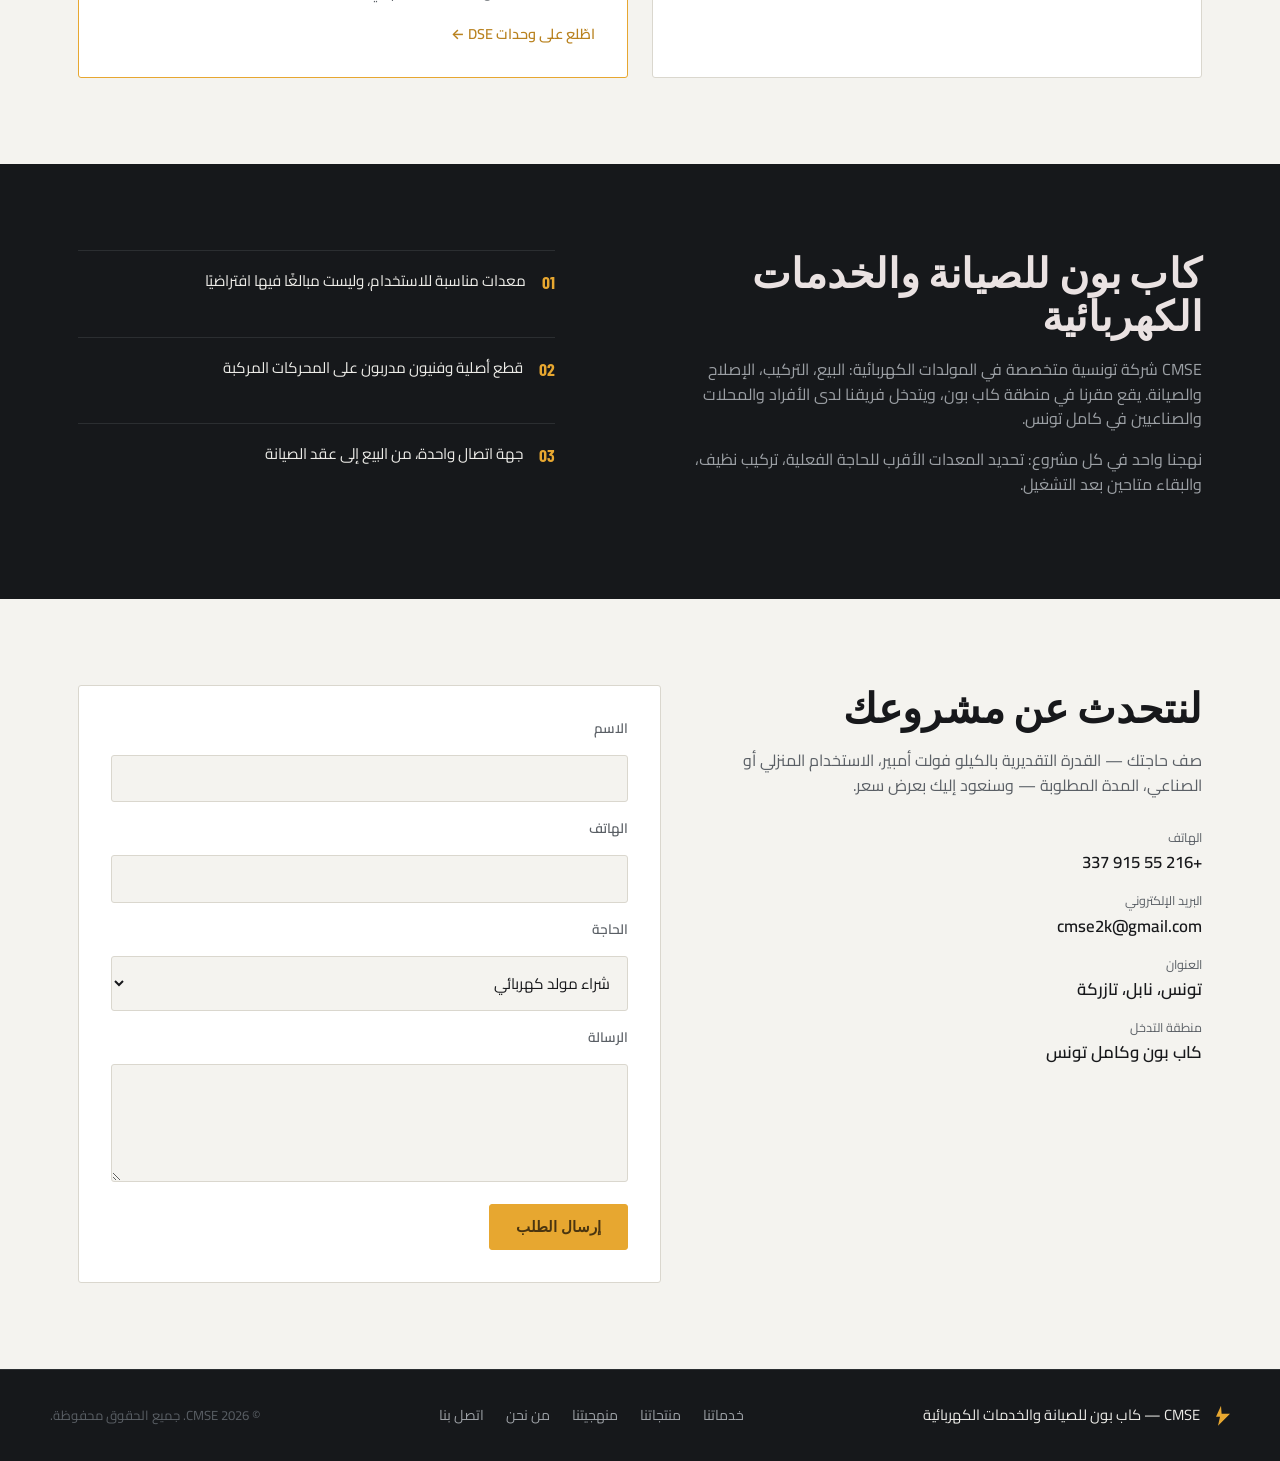
==== commit f38f6c8d: "add catalogue produits" ====
--- a/index-ar.html
+++ b/index-ar.html
@@ -199,6 +199,102 @@
           </ul>
           <a href="#contact" class="btn btn--outline">اطلب ورقة فنية</a>
         </div>
+      </div>
+    </div>
+  </section>
+
+
+
+  <!-- الكتالوج: 4 منتجات (يُدرج بين #produits و #partenaires في index-ar.html) -->
+  <section id="catalogue" class="section">
+    <div class="wrap">
+      <div class="section__head">
+        <h2>المولّدات الكهربائية المتوفرة</h2>
+        <p>مجموعة مختارة من موديلات Rehlko من 33 إلى 200 ك.ف.أ. تواصلوا معنا عبر واتساب أو حمّلوا الورقة التقنية الكاملة.</p>
+      </div>
+
+      <div class="catalog">
+
+        <!-- 1 : KD200 -->
+        <article class="pcard">
+          <span class="pcard__tag">صناعي</span>
+          <h3>KD200</h3>
+          <div class="pcard__power">
+            <span class="pcard__kva">200</span><span class="pcard__unit">ك.ف.أ (احتياطي)</span>
+          </div>
+          <ul class="pcard__specs">
+            <li>القدرة الأساسية: 182 ك.ف.أ / 146 ك.و</li>
+            <li>محرك Rehlko بـ 6 أسطوانات مع شاحن توربيني، 8.27 لتر</li>
+            <li>400/230 فولت – 50 هرتز</li>
+            <li>وحدة التحكم APM303 / APM403</li>
+          </ul>
+          <div class="pcard__actions">
+            <a class="btn btn--accent" target="_blank" rel="noopener"
+               href="https://wa.me/21655915337?text=مرحباً%20CMSE،%20أرغب%20في%20الحصول%20على%20معلومات%20وعرض%20سعر%20للمولّد%20Rehlko%20KD200%20(200%20ك.ف.أ).">تواصل بخصوص هذا المنتج</a>
+            <a class="btn btn--outline" href="assets/1.pdf" download="Fiche-technique-KD200.pdf">تحميل الورقة التقنية</a>
+          </div>
+        </article>
+
+        <!-- 2 : KD110 -->
+        <article class="pcard">
+          <span class="pcard__tag">صناعي</span>
+          <h3>KD110</h3>
+          <div class="pcard__power">
+            <span class="pcard__kva">110</span><span class="pcard__unit">ك.ف.أ (احتياطي)</span>
+          </div>
+          <ul class="pcard__specs">
+            <li>القدرة الأساسية: 100 ك.ف.أ / 80 ك.و</li>
+            <li>محرك Rehlko بـ 4 أسطوانات مع شاحن توربيني، 3.92 لتر</li>
+            <li>400/230 فولت – 50 هرتز</li>
+            <li>وحدة التحكم APM303 / APM403</li>
+          </ul>
+          <div class="pcard__actions">
+            <a class="btn btn--accent" target="_blank" rel="noopener"
+               href="https://wa.me/21655915337?text=مرحباً%20CMSE،%20أرغب%20في%20الحصول%20على%20معلومات%20وعرض%20سعر%20للمولّد%20Rehlko%20KD110%20(110%20ك.ف.أ).">تواصل بخصوص هذا المنتج</a>
+            <a class="btn btn--outline" href="assets/2.pdf" download="Fiche-technique-KD110.pdf">تحميل الورقة التقنية</a>
+          </div>
+        </article>
+
+        <!-- 3 : J33 -->
+        <article class="pcard">
+          <span class="pcard__tag">سكني وتجاري</span>
+          <h3>J33</h3>
+          <div class="pcard__power">
+            <span class="pcard__kva">33</span><span class="pcard__unit">ك.ف.أ (احتياطي)</span>
+          </div>
+          <ul class="pcard__specs">
+            <li>القدرة الأساسية: 30 ك.ف.أ / 24 ك.و</li>
+            <li>محرك John Deere بـ 3 أسطوانات، 2.91 لتر</li>
+            <li>400/230 فولت – 50 هرتز</li>
+            <li>نسخة معزولة للصوت: 74 dB(A) على بعد 1 م</li>
+          </ul>
+          <div class="pcard__actions">
+            <a class="btn btn--accent" target="_blank" rel="noopener"
+               href="https://wa.me/21655915337?text=مرحباً%20CMSE،%20أرغب%20في%20الحصول%20على%20معلومات%20وعرض%20سعر%20للمولّد%20Rehlko%20J33%20(33%20ك.ف.أ).">تواصل بخصوص هذا المنتج</a>
+            <a class="btn btn--outline" href="assets/3.pdf" download="Fiche-technique-J33.pdf">تحميل الورقة التقنية</a>
+          </div>
+        </article>
+
+        <!-- 4 : J44 -->
+        <article class="pcard">
+          <span class="pcard__tag">سكني وتجاري</span>
+          <h3>J44</h3>
+          <div class="pcard__power">
+            <span class="pcard__kva">44</span><span class="pcard__unit">ك.ف.أ (احتياطي)</span>
+          </div>
+          <ul class="pcard__specs">
+            <li>القدرة الأساسية: 40 ك.ف.أ / 32 ك.و</li>
+            <li>محرك John Deere بـ 3 أسطوانات مع شاحن توربيني، 2.91 لتر</li>
+            <li>400/230 فولت – 50 هرتز</li>
+            <li>نسخة معزولة للصوت: 76 dB(A) على بعد 1 م</li>
+          </ul>
+          <div class="pcard__actions">
+            <a class="btn btn--accent" target="_blank" rel="noopener"
+               href="https://wa.me/21655915337?text=مرحباً%20CMSE،%20أرغب%20في%20الحصول%20على%20معلومات%20وعرض%20سعر%20للمولّد%20Rehlko%20J44%20(44%20ك.ف.أ).">تواصل بخصوص هذا المنتج</a>
+            <a class="btn btn--outline" href="assets/4.pdf" download="Fiche-technique-J44.pdf">تحميل الورقة التقنية</a>
+          </div>
+        </article>
+
       </div>
     </div>
   </section>
@@ -276,7 +372,7 @@
         </dl>
       </div>
 
-      <form class="contact__form" action="mailto:cmse2k@gmail.com" method="post" enctype="text/plain">
+      <form class="contact__form" id="contactForm">
         <label for="name">الاسم</label>
         <input id="name" name="Nom" type="text" required>
 
@@ -319,5 +415,43 @@
 </footer>
 
 <script src="lang.js" defer></script>
+<script>
+(function(){
+  var WHATSAPP_NUMBER = "21655915337"; // format international sans "+" ni espaces
+
+  var form = document.getElementById("contactForm");
+  if (!form) return;
+
+  form.addEventListener("submit", function(e){
+    e.preventDefault();
+
+    var name    = document.getElementById("name").value.trim();
+    var phone   = document.getElementById("phone").value.trim();
+    var need    = document.getElementById("need").value;
+    var message = document.getElementById("message").value.trim();
+
+    if (!name || !phone) {
+      form.reportValidity();
+      return;
+    }
+
+    var lines = [
+      "Nouvelle demande depuis le site CMSE",
+      "",
+      "Nom : " + name,
+      "Téléphone : " + phone,
+      "Besoin : " + need
+    ];
+    if (message) {
+      lines.push("Message : " + message);
+    }
+
+    var text = encodeURIComponent(lines.join("\n"));
+    var url = "https://wa.me/" + WHATSAPP_NUMBER + "?text=" + text;
+
+    window.location.href = url;
+  });
+})();
+</script>
 </body>
 </html>
--- a/style.css
+++ b/style.css
@@ -698,4 +698,104 @@
 @media (prefers-reduced-motion: reduce){
   html{ scroll-behavior: auto; }
   *{ transition: none !important; }
+}
+
+
+/* ---------------------------------------------------
+   Catalogue — 4 produits (à ajouter dans style.css,
+   avant le bloc "Responsive")
+--------------------------------------------------- */
+.catalog{
+  display: grid;
+  grid-template-columns: repeat(4, 1fr);
+  gap: 1px;
+  background: var(--line);
+  border: 1px solid var(--line);
+}
+
+.pcard{
+  display: flex;
+  flex-direction: column;
+  background: var(--paper);
+  padding: 30px 26px;
+}
+
+.pcard__tag{
+  align-self: flex-start;
+  font-size: .78rem;
+  font-weight: 600;
+  color: var(--accent-deep);
+  border-bottom: 1px solid var(--accent);
+  padding-bottom: 3px;
+  margin-bottom: 16px;
+}
+
+.pcard h3{
+  font-size: 1.6rem;
+  margin-bottom: .2em;
+}
+
+.pcard__power{
+  display: flex;
+  align-items: baseline;
+  gap: 8px;
+  margin-bottom: 18px;
+  padding-bottom: 18px;
+  border-bottom: 1px solid var(--line);
+}
+.pcard__kva{
+  font-family: 'Barlow Condensed', sans-serif;
+  font-weight: 700;
+  font-size: 3rem;
+  line-height: 1;
+  color: var(--accent-deep);
+}
+.pcard__unit{
+  font-size: .85rem;
+  color: var(--ink-soft);
+}
+
+.pcard__specs{
+  display: flex;
+  flex-direction: column;
+  gap: 9px;
+  margin-bottom: 26px;
+  flex: 1;
+}
+.pcard__specs li{
+  position: relative;
+  padding-left: 18px;
+  font-size: .93rem;
+  color: var(--ink-soft);
+}
+.pcard__specs li::before{
+  content: "";
+  position: absolute;
+  left: 0; top: 9px;
+  width: 7px; height: 1.5px;
+  background: var(--accent-deep);
+}
+
+.pcard__actions{
+  display: flex;
+  flex-direction: column;
+  gap: 10px;
+}
+.pcard__actions .btn{
+  width: 100%;
+  white-space: normal;
+  text-align: center;
+  padding: 12px 16px;
+  font-size: .9rem;
+}
+
+html[dir="rtl"] .pcard__specs li{ padding-left: 0; padding-right: 18px; }
+html[dir="rtl"] .pcard__specs li::before{ left: auto; right: 0; }
+
+/* À ajouter dans les media queries existantes : */
+@media (max-width: 1100px){
+  .catalog{ grid-template-columns: repeat(2, 1fr); }
+}
+@media (max-width: 620px){
+  .catalog{ grid-template-columns: 1fr; }
 }
